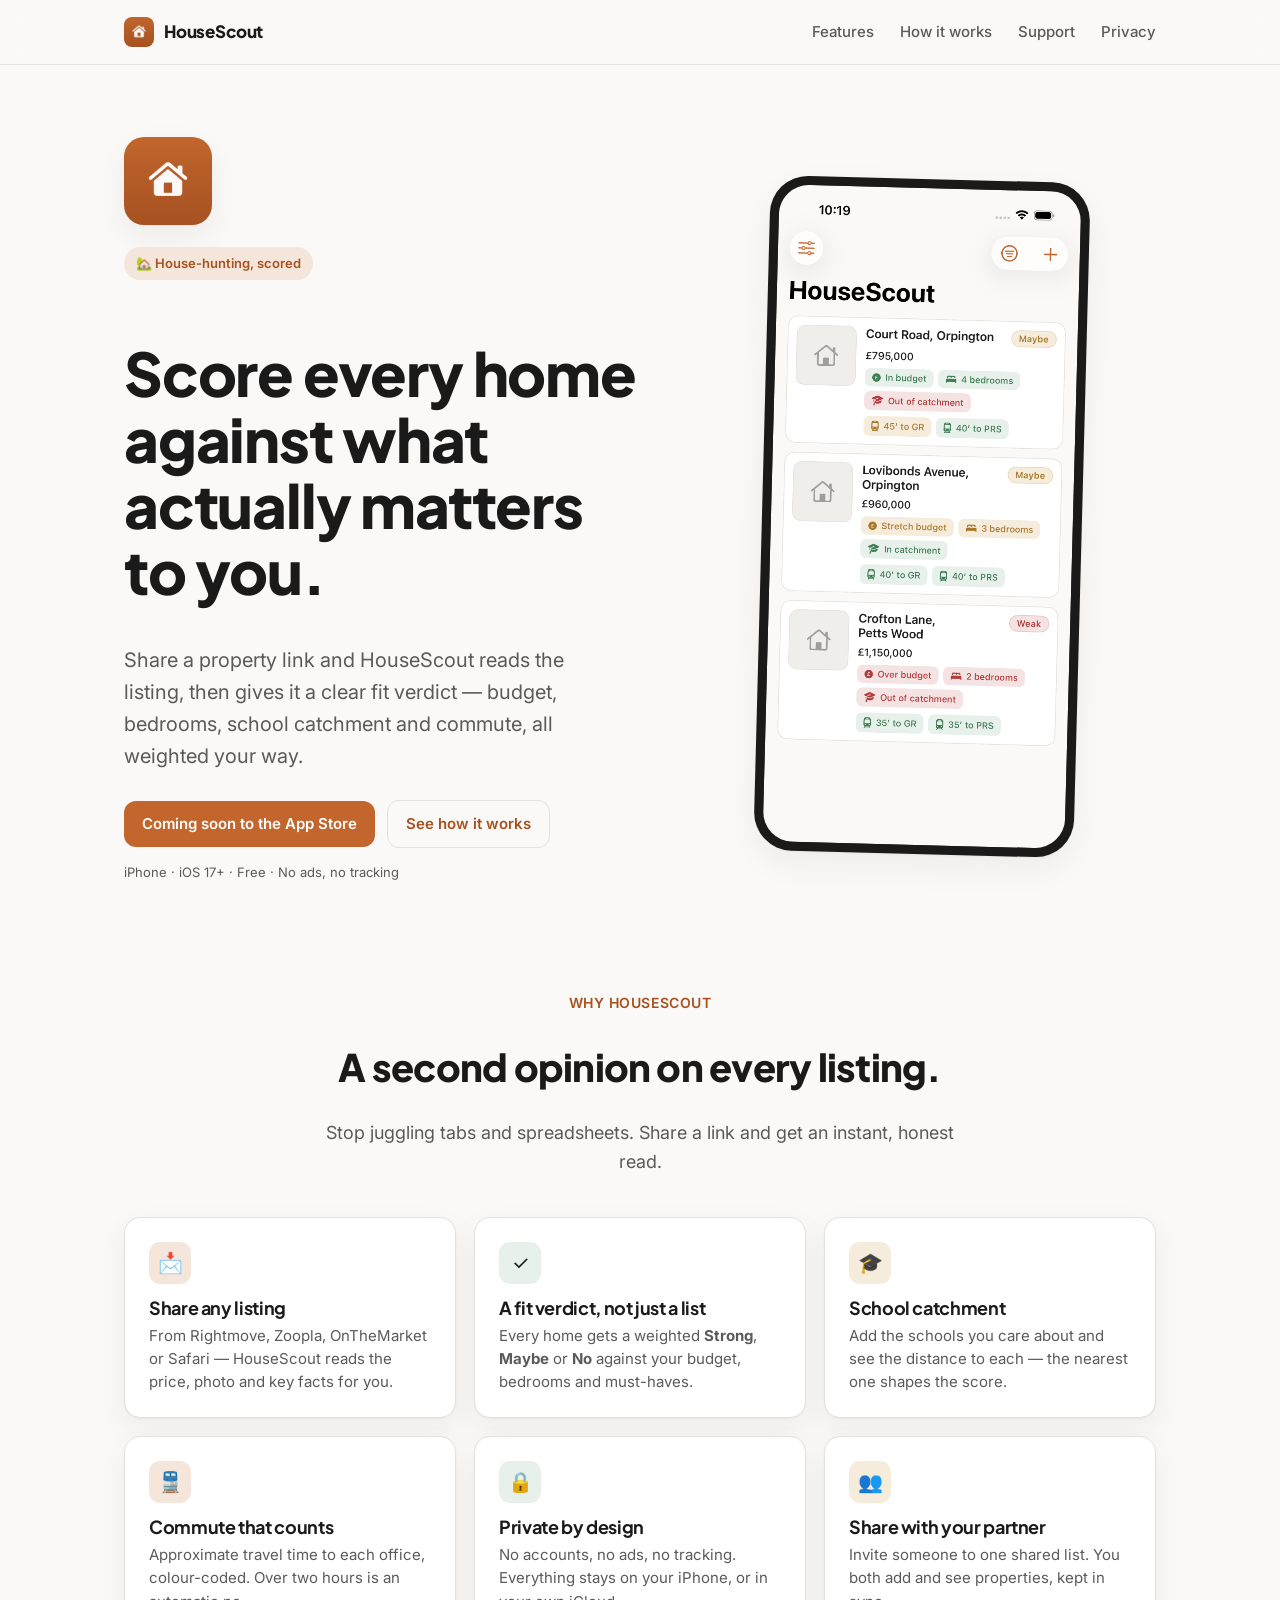
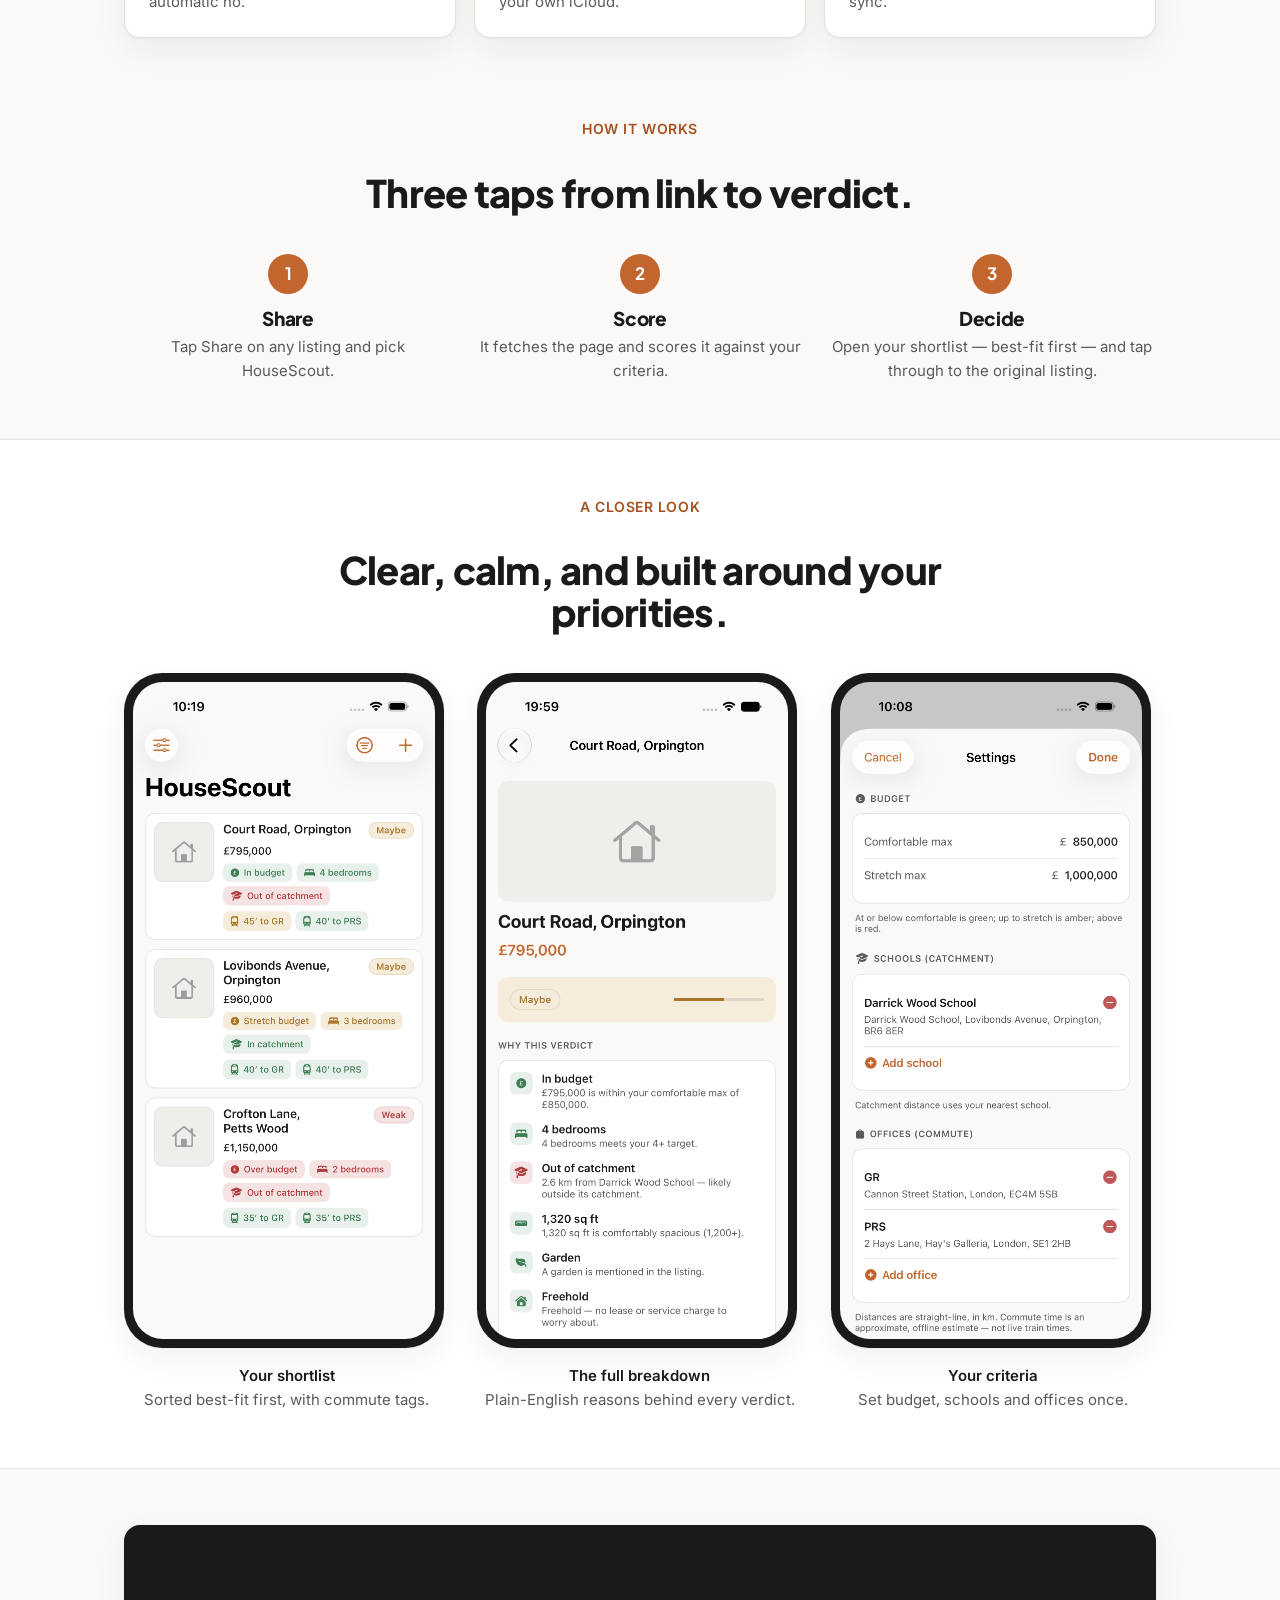
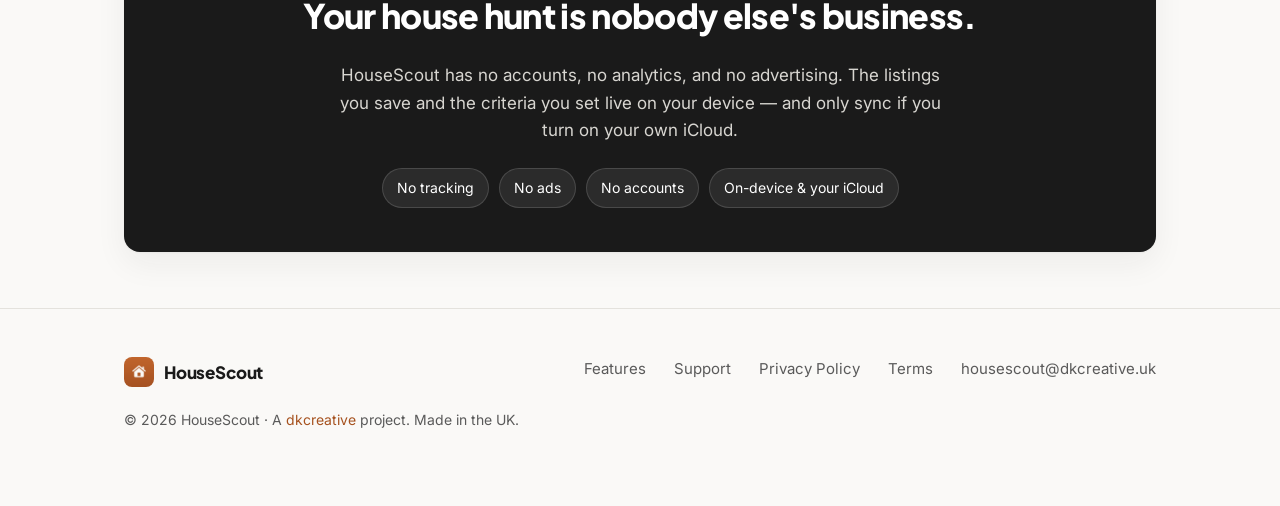
==== index.html @ 589cc750 "HouseScout marketing site: landing, privacy, support, terms Static site (HTML/CSS, DKC brand) for ho" ====
<!DOCTYPE html>
<html lang="en">
<head>
  <meta charset="UTF-8" />
  <meta name="viewport" content="width=device-width, initial-scale=1" />
  <title>HouseScout — Score every property against what matters to you</title>
  <meta name="description" content="HouseScout turns any property listing into a clear fit verdict. Share a link and it scores the home against your budget, bedrooms, school catchment and commute — privately, on your device." />
  <meta property="og:title" content="HouseScout" />
  <meta property="og:description" content="Share a listing, get a clear fit verdict. Scored against your budget, schools and commute — privately." />
  <meta property="og:type" content="website" />
  <meta property="og:url" content="https://housescout.dkcreative.uk" />
  <meta property="og:image" content="https://housescout.dkcreative.uk/images/icon.png" />
  <meta name="theme-color" content="#FAF9F7" />
  <link rel="icon" type="image/png" href="/images/favicon.png" />
  <link rel="apple-touch-icon" href="/images/apple-touch-icon.png" />
  <link rel="preconnect" href="https://fonts.googleapis.com" />
  <link rel="preconnect" href="https://fonts.gstatic.com" crossorigin />
  <link href="https://fonts.googleapis.com/css2?family=Inter:wght@400;500;600&family=Plus+Jakarta+Sans:wght@700;800&display=swap" rel="stylesheet" />
  <link rel="stylesheet" href="/styles.css" />
</head>
<body>
  <nav class="nav">
    <div class="wrap">
      <a class="brand" href="/">
        <img src="/images/icon.png" alt="HouseScout icon" />
        <span>HouseScout</span>
      </a>
      <div class="nav-links">
        <a href="#features">Features</a>
        <a href="#how">How it works</a>
        <a href="/support.html">Support</a>
        <a href="/privacy.html">Privacy</a>
      </div>
    </div>
  </nav>

  <header class="hero">
    <div class="wrap hero-grid">
      <div>
        <img class="app-icon-lg" src="/images/icon.png" alt="HouseScout app icon" />
        <div class="eyebrow">🏡 House-hunting, scored</div>
        <h1>Score every home against what actually matters to you.</h1>
        <p class="lead">Share a property link and HouseScout reads the listing, then gives it a clear fit verdict — budget, bedrooms, school catchment and commute, all weighted your way.</p>
        <div class="hero-cta">
          <span class="btn" aria-disabled="true" style="cursor:default">Coming soon to the App Store</span>
          <a class="btn ghost" href="#how">See how it works</a>
        </div>
        <p class="hero-note">iPhone · iOS 17+ · Free · No ads, no tracking</p>
      </div>
      <div class="phone-stack">
        <div class="phone"><img src="/images/screen-list.png" alt="HouseScout list of scored properties" /></div>
      </div>
    </div>
  </header>

  <section id="features">
    <div class="wrap">
      <div class="section-head">
        <div class="kicker">Why HouseScout</div>
        <h2>A second opinion on every listing.</h2>
        <p>Stop juggling tabs and spreadsheets. Share a link and get an instant, honest read.</p>
      </div>
      <div class="features">
        <div class="feature">
          <div class="ic t-accent">📩</div>
          <h3>Share any listing</h3>
          <p>From Rightmove, Zoopla, OnTheMarket or Safari — HouseScout reads the price, photo and key facts for you.</p>
        </div>
        <div class="feature">
          <div class="ic t-green">✓</div>
          <h3>A fit verdict, not just a list</h3>
          <p>Every home gets a weighted <b>Strong</b>, <b>Maybe</b> or <b>No</b> against your budget, bedrooms and must-haves.</p>
        </div>
        <div class="feature">
          <div class="ic t-amber">🎓</div>
          <h3>School catchment</h3>
          <p>Add the schools you care about and see the distance to each — the nearest one shapes the score.</p>
        </div>
        <div class="feature">
          <div class="ic t-accent">🚆</div>
          <h3>Commute that counts</h3>
          <p>Approximate travel time to each office, colour-coded. Over two hours is an automatic no.</p>
        </div>
        <div class="feature">
          <div class="ic t-green">🔒</div>
          <h3>Private by design</h3>
          <p>No accounts, no ads, no tracking. Everything stays on your iPhone, or in your own iCloud.</p>
        </div>
        <div class="feature">
          <div class="ic t-amber">👥</div>
          <h3>Share with your partner</h3>
          <p>Invite someone to one shared list. You both add and see properties, kept in sync.</p>
        </div>
      </div>
    </div>
  </section>

  <section id="how" style="padding-top:24px;">
    <div class="wrap">
      <div class="section-head">
        <div class="kicker">How it works</div>
        <h2>Three taps from link to verdict.</h2>
      </div>
      <div class="steps">
        <div class="step">
          <div class="num">1</div>
          <h3>Share</h3>
          <p>Tap Share on any listing and pick HouseScout.</p>
        </div>
        <div class="step">
          <div class="num">2</div>
          <h3>Score</h3>
          <p>It fetches the page and scores it against your criteria.</p>
        </div>
        <div class="step">
          <div class="num">3</div>
          <h3>Decide</h3>
          <p>Open your shortlist — best-fit first — and tap through to the original listing.</p>
        </div>
      </div>
    </div>
  </section>

  <section class="showcase">
    <div class="wrap">
      <div class="section-head">
        <div class="kicker">A closer look</div>
        <h2>Clear, calm, and built around your priorities.</h2>
      </div>
      <div class="shots">
        <div class="shot">
          <div class="phone"><img src="/images/screen-list.png" alt="Saved properties, best fit first" /></div>
          <div class="cap"><b>Your shortlist</b>Sorted best-fit first, with commute tags.</div>
        </div>
        <div class="shot">
          <div class="phone"><img src="/images/screen-detail.png" alt="Property scoring breakdown" /></div>
          <div class="cap"><b>The full breakdown</b>Plain-English reasons behind every verdict.</div>
        </div>
        <div class="shot">
          <div class="phone"><img src="/images/screen-settings.png" alt="Settings for budget, schools and offices" /></div>
          <div class="cap"><b>Your criteria</b>Set budget, schools and offices once.</div>
        </div>
      </div>
    </div>
  </section>

  <section>
    <div class="wrap">
      <div class="band">
        <h2>Your house hunt is nobody else's business.</h2>
        <p>HouseScout has no accounts, no analytics, and no advertising. The listings you save and the criteria you set live on your device — and only sync if you turn on your own iCloud.</p>
        <div class="pills">
          <span class="pill">No tracking</span>
          <span class="pill">No ads</span>
          <span class="pill">No accounts</span>
          <span class="pill">On-device &amp; your iCloud</span>
        </div>
      </div>
    </div>
  </section>

  <footer>
    <div class="wrap">
      <div class="foot-grid">
        <a class="brand" href="/">
          <img src="/images/icon.png" alt="" style="width:30px;height:30px;border-radius:8px;" />
          <span>HouseScout</span>
        </a>
        <div class="foot-links">
          <a href="#features">Features</a>
          <a href="/support.html">Support</a>
          <a href="/privacy.html">Privacy Policy</a>
          <a href="/terms.html">Terms</a>
          <a href="mailto:housescout@dkcreative.uk">housescout@dkcreative.uk</a>
        </div>
      </div>
      <p class="copy">© <span id="year">2026</span> HouseScout · A <a href="https://dkcreative.uk">dkcreative</a> project. Made in the UK.</p>
    </div>
  </footer>
  <script>document.getElementById('year').textContent = new Date().getFullYear();</script>
</body>
</html>
---- styles.css ----
/* HouseScout — marketing site. DKC design system (Swiss-minimal, Dieter Rams). */

:root {
  --bg: #FAF9F7;
  --card: #FFFFFF;
  --ink: #1A1A1A;
  --ink-2: #5A5A5A;
  --hairline: #E4E2DD;
  --accent: #C2662D;
  --accent-ink: #A6521F;
  --accent-tint: #F4E6DA;
  --green: #3F7D54;
  --green-tint: #E7F0EA;
  --amber: #A9772A;
  --amber-tint: #F5ECDB;
  --red: #B23B3B;
  --red-tint: #F5E3E3;
  --radius: 16px;
  --radius-sm: 10px;
  --maxw: 1080px;
  --shadow: 0 1px 2px rgba(26,26,26,0.04), 0 12px 32px rgba(26,26,26,0.06);
}

* { box-sizing: border-box; }
html { scroll-behavior: smooth; -webkit-text-size-adjust: 100%; }
body {
  margin: 0;
  background: var(--bg);
  color: var(--ink);
  font-family: "Inter", -apple-system, BlinkMacSystemFont, "Segoe UI", sans-serif;
  font-size: 17px;
  line-height: 1.6;
  -webkit-font-smoothing: antialiased;
}
h1, h2, h3, .display {
  font-family: "Plus Jakarta Sans", -apple-system, BlinkMacSystemFont, sans-serif;
  font-weight: 800;
  letter-spacing: -0.02em;
  line-height: 1.1;
  color: var(--ink);
}
a { color: var(--accent-ink); text-decoration: none; }
a:hover { text-decoration: underline; }
img { max-width: 100%; display: block; }
.wrap { max-width: var(--maxw); margin: 0 auto; padding: 0 24px; }
.muted { color: var(--ink-2); }
.center { text-align: center; }

/* Nav */
.nav {
  position: sticky; top: 0; z-index: 50;
  backdrop-filter: saturate(140%) blur(12px);
  background: rgba(250,249,247,0.82);
  border-bottom: 1px solid var(--hairline);
}
.nav .wrap { display: flex; align-items: center; justify-content: space-between; height: 64px; }
.brand { display: flex; align-items: center; gap: 10px; font-weight: 700; color: var(--ink); }
.brand img { width: 30px; height: 30px; border-radius: 8px; }
.brand span { font-family: "Plus Jakarta Sans", sans-serif; font-weight: 800; letter-spacing: -0.01em; }
.nav-links { display: flex; align-items: center; gap: 26px; }
.nav-links a { color: var(--ink-2); font-size: 15px; font-weight: 500; }
.nav-links a:hover { color: var(--ink); text-decoration: none; }
@media (max-width: 640px) { .nav-links a:not(.btn) { display: none; } }

/* Buttons */
.btn {
  display: inline-flex; align-items: center; gap: 8px;
  background: var(--accent); color: #fff; font-weight: 600; font-size: 15px;
  padding: 11px 18px; border-radius: 12px; border: 0; cursor: pointer;
  transition: transform .08s ease, background .15s ease;
}
.btn:hover { background: var(--accent-ink); text-decoration: none; transform: translateY(-1px); }
.btn.ghost { background: transparent; color: var(--accent-ink); border: 1px solid var(--hairline); }
.btn.ghost:hover { background: var(--card); }

/* Hero */
.hero { padding: 72px 0 40px; }
.hero-grid { display: grid; grid-template-columns: 1.05fr 0.95fr; gap: 48px; align-items: center; }
@media (max-width: 860px) { .hero-grid { grid-template-columns: 1fr; gap: 36px; } }
.eyebrow {
  display: inline-flex; align-items: center; gap: 8px;
  background: var(--accent-tint); color: var(--accent-ink);
  font-weight: 600; font-size: 13px; padding: 6px 12px; border-radius: 999px; margin-bottom: 20px;
}
.hero h1 { font-size: clamp(38px, 6vw, 60px); }
.hero p.lead { font-size: 20px; color: var(--ink-2); margin: 18px 0 28px; max-width: 36ch; }
.hero-cta { display: flex; gap: 12px; flex-wrap: wrap; align-items: center; }
.hero-note { font-size: 13px; color: var(--ink-2); margin-top: 14px; }
.app-icon-lg { width: 88px; height: 88px; border-radius: 20px; box-shadow: var(--shadow); margin-bottom: 22px; }

/* Phone mockups */
.phone {
  border-radius: 38px; background: #1A1A1A; padding: 9px;
  box-shadow: var(--shadow); width: 100%; max-width: 320px;
}
.phone img { border-radius: 30px; width: 100%; display: block; }
.phone-stack { display: flex; justify-content: center; }
.hero .phone { margin: 0 auto; transform: rotate(1.5deg); }

/* Sections */
section { padding: 56px 0; }
.section-head { max-width: 640px; margin: 0 auto 40px; text-align: center; }
.section-head h2 { font-size: clamp(28px, 4vw, 38px); }
.section-head p { color: var(--ink-2); font-size: 18px; margin-top: 12px; }
.kicker { color: var(--accent-ink); font-weight: 600; font-size: 14px; letter-spacing: .04em; text-transform: uppercase; }

/* Feature cards */
.features { display: grid; grid-template-columns: repeat(3, 1fr); gap: 18px; }
@media (max-width: 860px) { .features { grid-template-columns: 1fr 1fr; } }
@media (max-width: 560px) { .features { grid-template-columns: 1fr; } }
.feature {
  background: var(--card); border: 1px solid var(--hairline); border-radius: var(--radius);
  padding: 24px; box-shadow: var(--shadow);
}
.feature .ic {
  width: 42px; height: 42px; border-radius: 11px; display: grid; place-items: center;
  margin-bottom: 14px; font-size: 20px;
}
.feature h3 { font-size: 18px; font-weight: 700; margin: 0 0 6px; }
.feature p { color: var(--ink-2); font-size: 15px; margin: 0; line-height: 1.55; }
.ic.t-accent { background: var(--accent-tint); }
.ic.t-green { background: var(--green-tint); }
.ic.t-amber { background: var(--amber-tint); }

/* Steps */
.steps { display: grid; grid-template-columns: repeat(3, 1fr); gap: 24px; }
@media (max-width: 720px) { .steps { grid-template-columns: 1fr; } }
.step { text-align: center; }
.step .num {
  width: 40px; height: 40px; border-radius: 999px; background: var(--accent); color: #fff;
  font-weight: 700; display: grid; place-items: center; margin: 0 auto 14px;
  font-family: "Plus Jakarta Sans", sans-serif;
}
.step h3 { font-size: 19px; margin: 0 0 6px; }
.step p { color: var(--ink-2); font-size: 15px; margin: 0; }

/* Showcase */
.showcase { background: var(--card); border-top: 1px solid var(--hairline); border-bottom: 1px solid var(--hairline); }
.shots { display: grid; grid-template-columns: repeat(3, 1fr); gap: 28px; align-items: start; }
@media (max-width: 820px) { .shots { grid-template-columns: 1fr; max-width: 340px; margin: 0 auto; gap: 40px; } }
.shot { text-align: center; }
.shot .cap { margin-top: 16px; font-size: 15px; color: var(--ink-2); }
.shot .cap b { color: var(--ink); display: block; font-weight: 600; }

/* Privacy band */
.band {
  background: var(--ink); color: #fff; border-radius: var(--radius);
  padding: 44px; text-align: center; box-shadow: var(--shadow);
}
.band h2 { color: #fff; font-size: clamp(26px, 3.5vw, 34px); }
.band p { color: #d8d6d1; max-width: 56ch; margin: 14px auto 0; font-size: 17px; }
.band .pills { display: flex; gap: 10px; justify-content: center; flex-wrap: wrap; margin-top: 24px; }
.band .pill { background: rgba(255,255,255,0.08); border: 1px solid rgba(255,255,255,0.14); padding: 8px 14px; border-radius: 999px; font-size: 14px; }

/* Footer */
footer { padding: 48px 0 60px; border-top: 1px solid var(--hairline); }
.foot-grid { display: flex; justify-content: space-between; gap: 24px; flex-wrap: wrap; align-items: flex-start; }
.foot-links { display: flex; gap: 28px; flex-wrap: wrap; }
.foot-links a { color: var(--ink-2); font-size: 15px; }
.foot-links a:hover { color: var(--ink); text-decoration: none; }
footer .copy { color: var(--ink-2); font-size: 14px; margin-top: 22px; }

/* Legal / content pages */
.doc { max-width: 760px; margin: 0 auto; padding: 56px 0; }
.doc h1 { font-size: clamp(30px, 5vw, 42px); margin-bottom: 8px; }
.doc .updated { color: var(--ink-2); font-size: 14px; margin-bottom: 32px; }
.doc h2 { font-size: 22px; margin: 36px 0 10px; }
.doc h3 { font-size: 18px; margin: 24px 0 8px; }
.doc p, .doc li { color: #2b2b2b; }
.doc ul { padding-left: 22px; }
.doc li { margin: 6px 0; }
.doc .callout {
  background: var(--accent-tint); border: 1px solid #e7d2bf; border-radius: var(--radius-sm);
  padding: 16px 20px; margin: 24px 0; color: #5a3d22;
}
.back { display: inline-flex; align-items: center; gap: 6px; font-size: 15px; margin-bottom: 8px; }
.faq { border-top: 1px solid var(--hairline); padding: 18px 0; }
.faq h3 { margin: 0 0 6px; font-size: 18px; }
.faq p { margin: 0; color: var(--ink-2); }
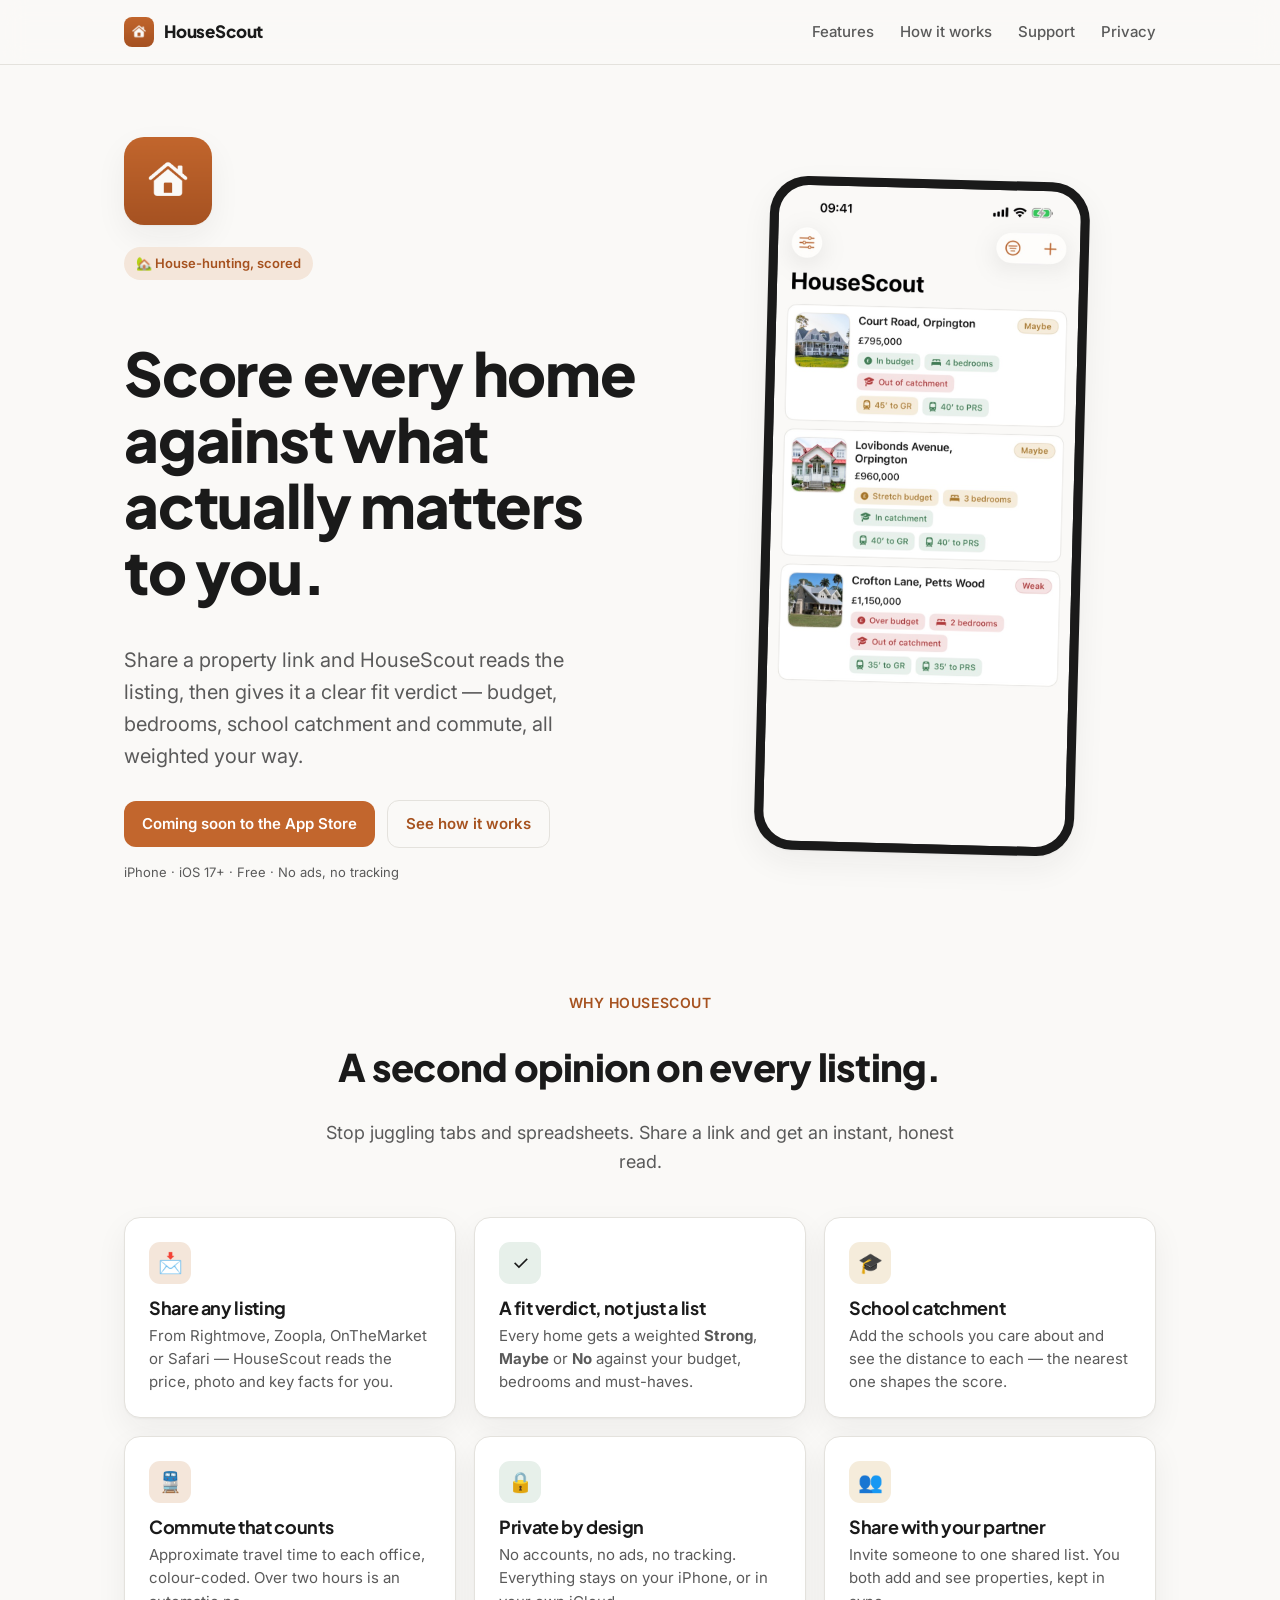
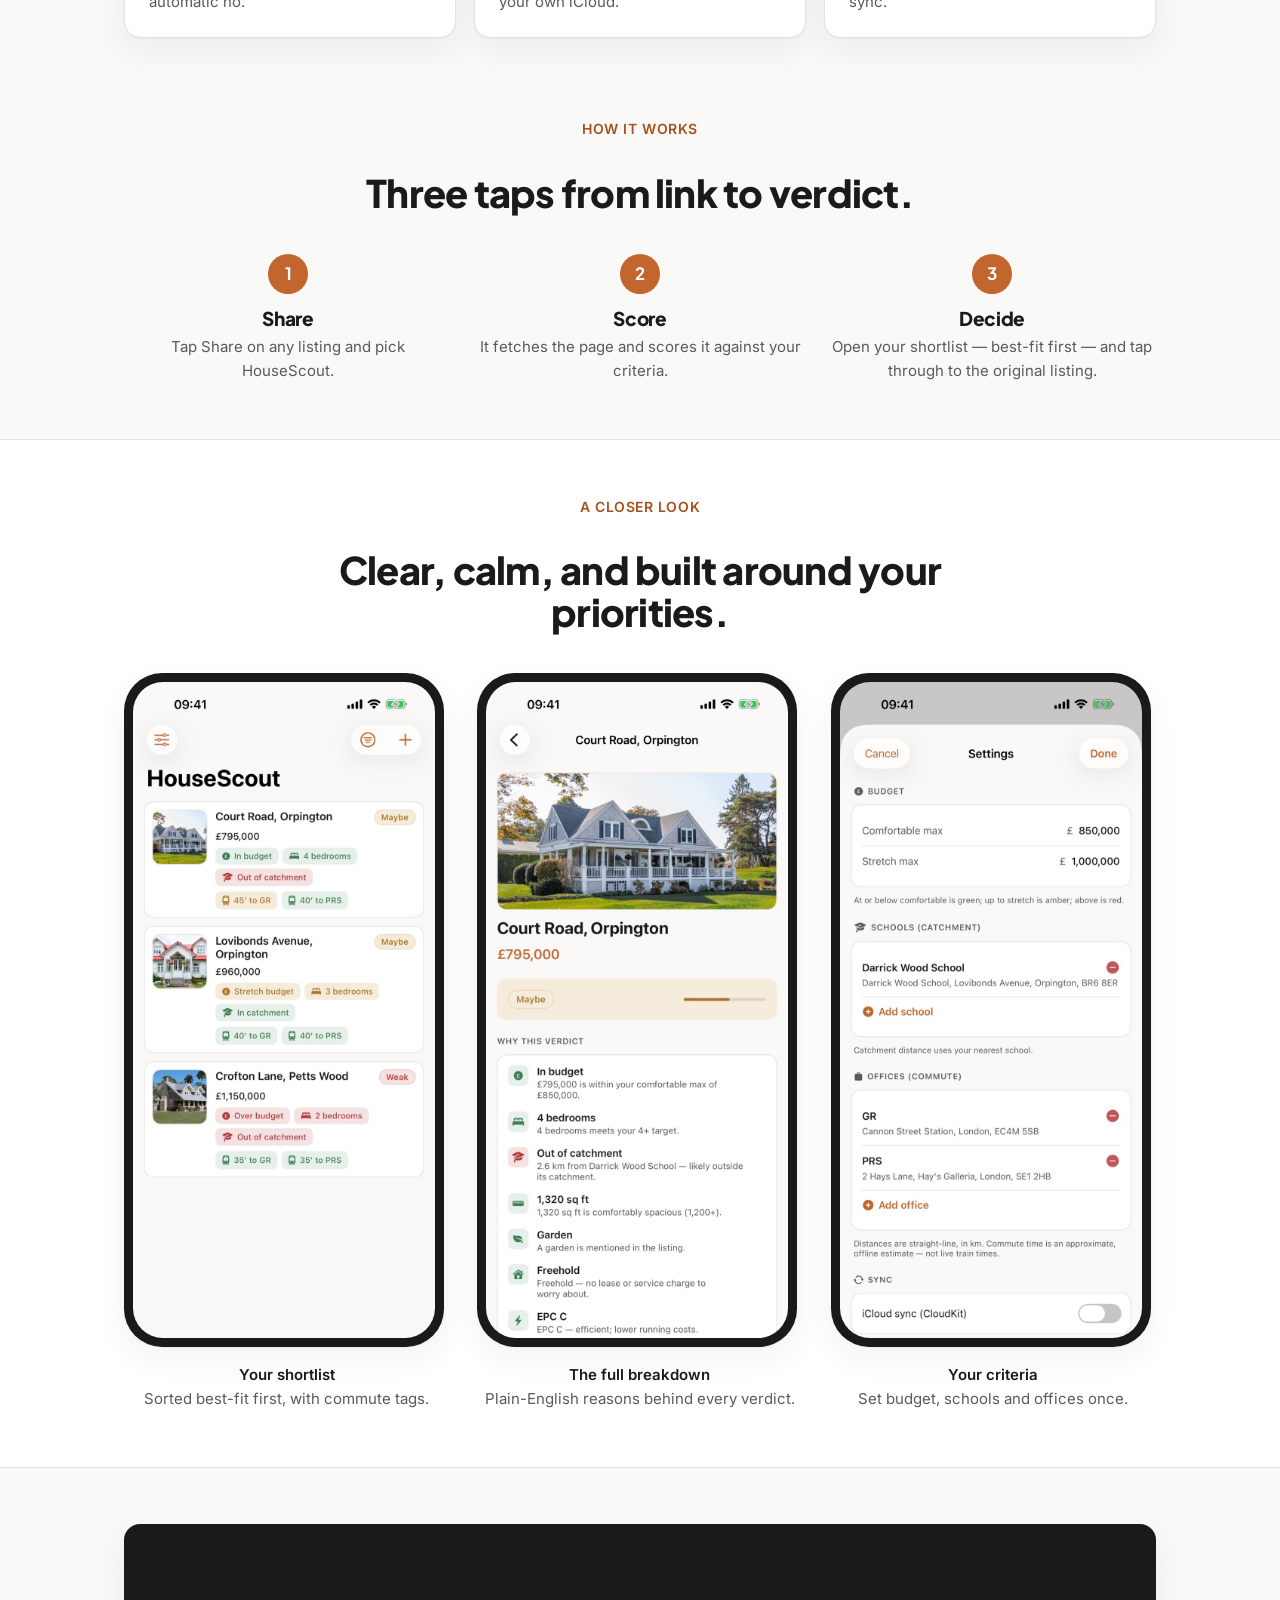
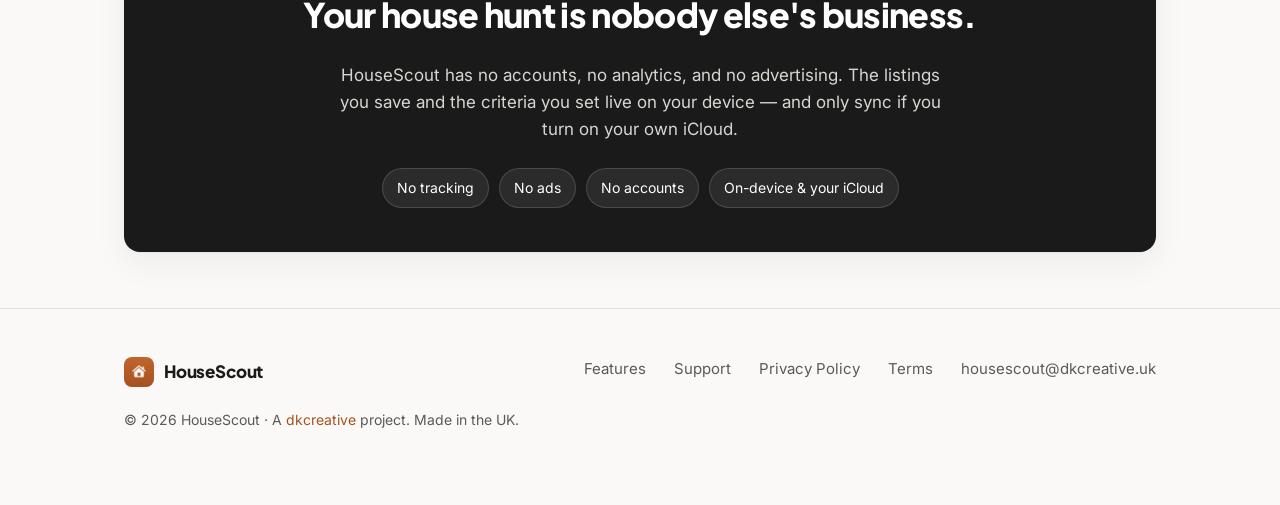
==== commit a22dfd24: "Optimize screenshots to JPEG; real house photos in mock listings Co-Authored-By: Claude Opus 4.8 <no" ====
--- a/index.html
+++ b/index.html
@@ -48,7 +48,7 @@
         <p class="hero-note">iPhone · iOS 17+ · Free · No ads, no tracking</p>
       </div>
       <div class="phone-stack">
-        <div class="phone"><img src="/images/screen-list.png" alt="HouseScout list of scored properties" /></div>
+        <div class="phone"><img src="/images/screen-list.jpg" alt="HouseScout list of scored properties" /></div>
       </div>
     </div>
   </header>
@@ -129,15 +129,15 @@
       </div>
       <div class="shots">
         <div class="shot">
-          <div class="phone"><img src="/images/screen-list.png" alt="Saved properties, best fit first" /></div>
+          <div class="phone"><img src="/images/screen-list.jpg" alt="Saved properties, best fit first" /></div>
           <div class="cap"><b>Your shortlist</b>Sorted best-fit first, with commute tags.</div>
         </div>
         <div class="shot">
-          <div class="phone"><img src="/images/screen-detail.png" alt="Property scoring breakdown" /></div>
+          <div class="phone"><img src="/images/screen-detail.jpg" alt="Property scoring breakdown" /></div>
           <div class="cap"><b>The full breakdown</b>Plain-English reasons behind every verdict.</div>
         </div>
         <div class="shot">
-          <div class="phone"><img src="/images/screen-settings.png" alt="Settings for budget, schools and offices" /></div>
+          <div class="phone"><img src="/images/screen-settings.jpg" alt="Settings for budget, schools and offices" /></div>
           <div class="cap"><b>Your criteria</b>Set budget, schools and offices once.</div>
         </div>
       </div>
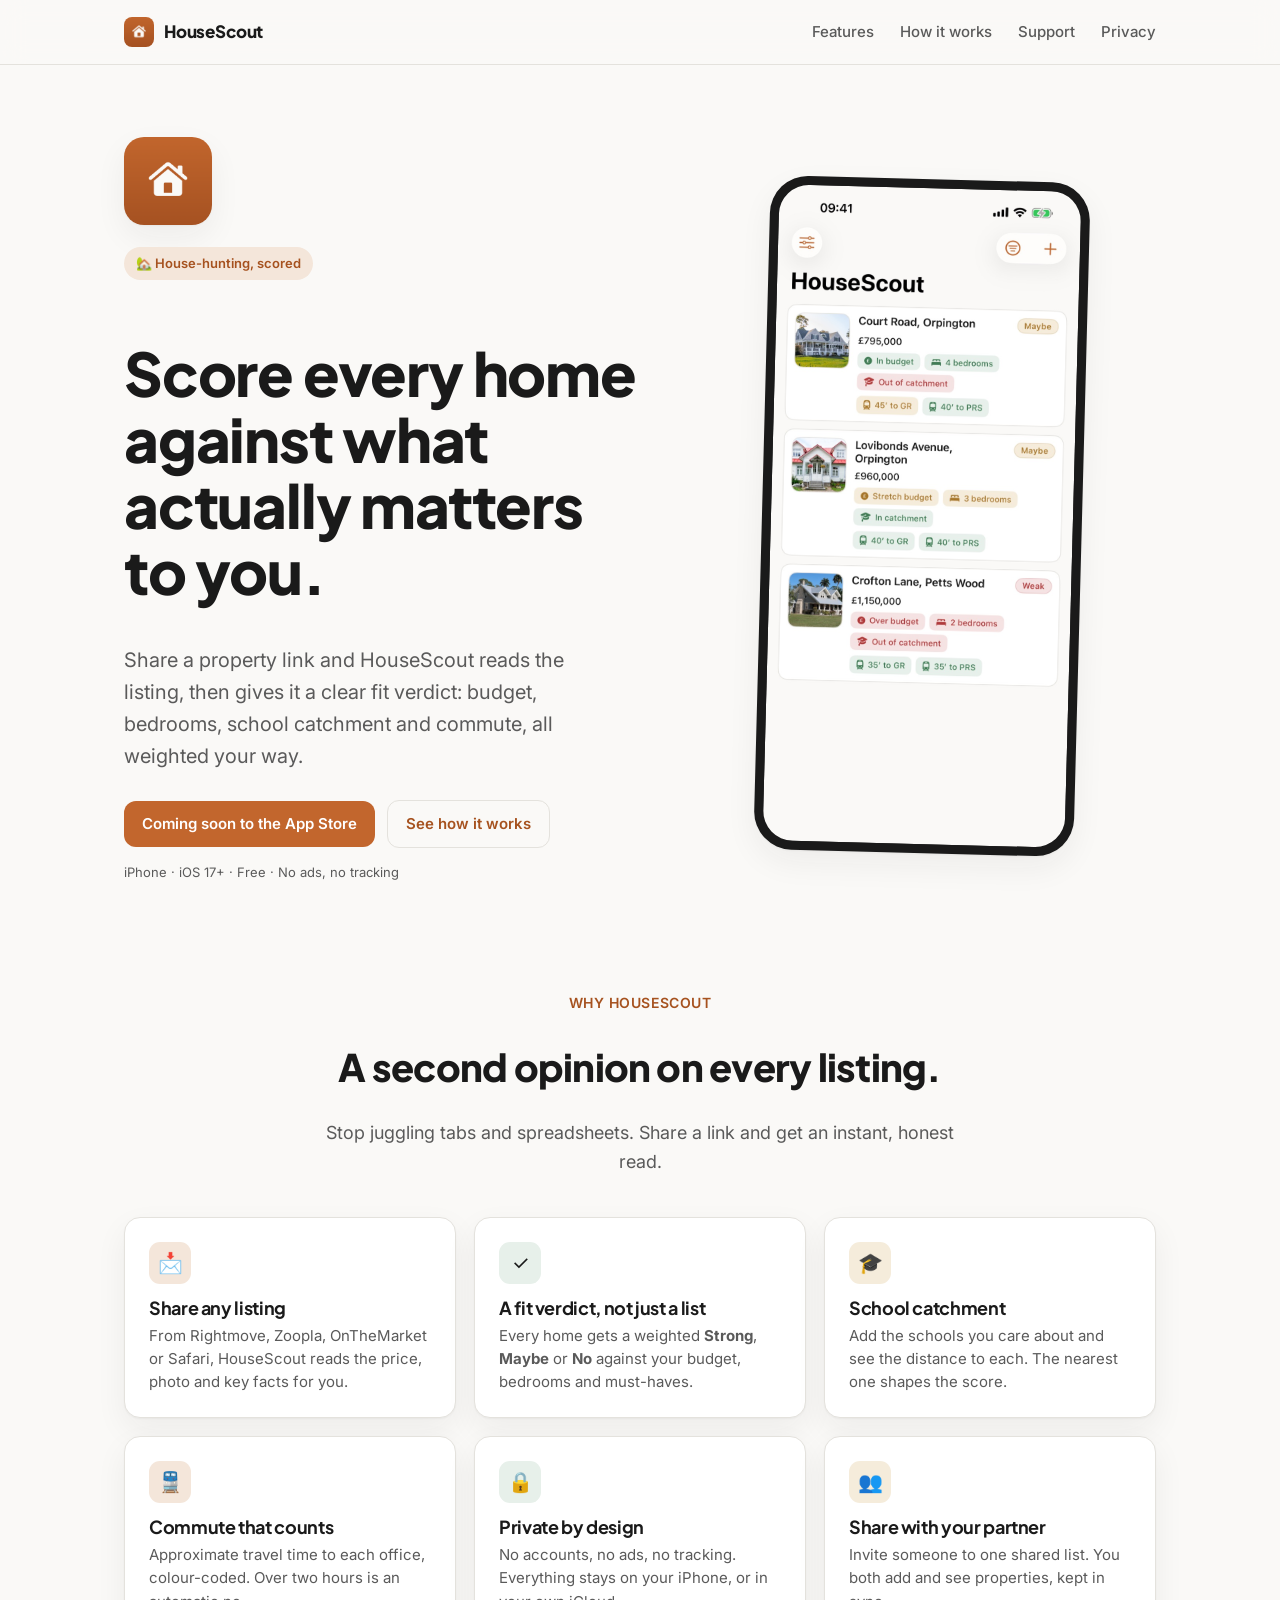
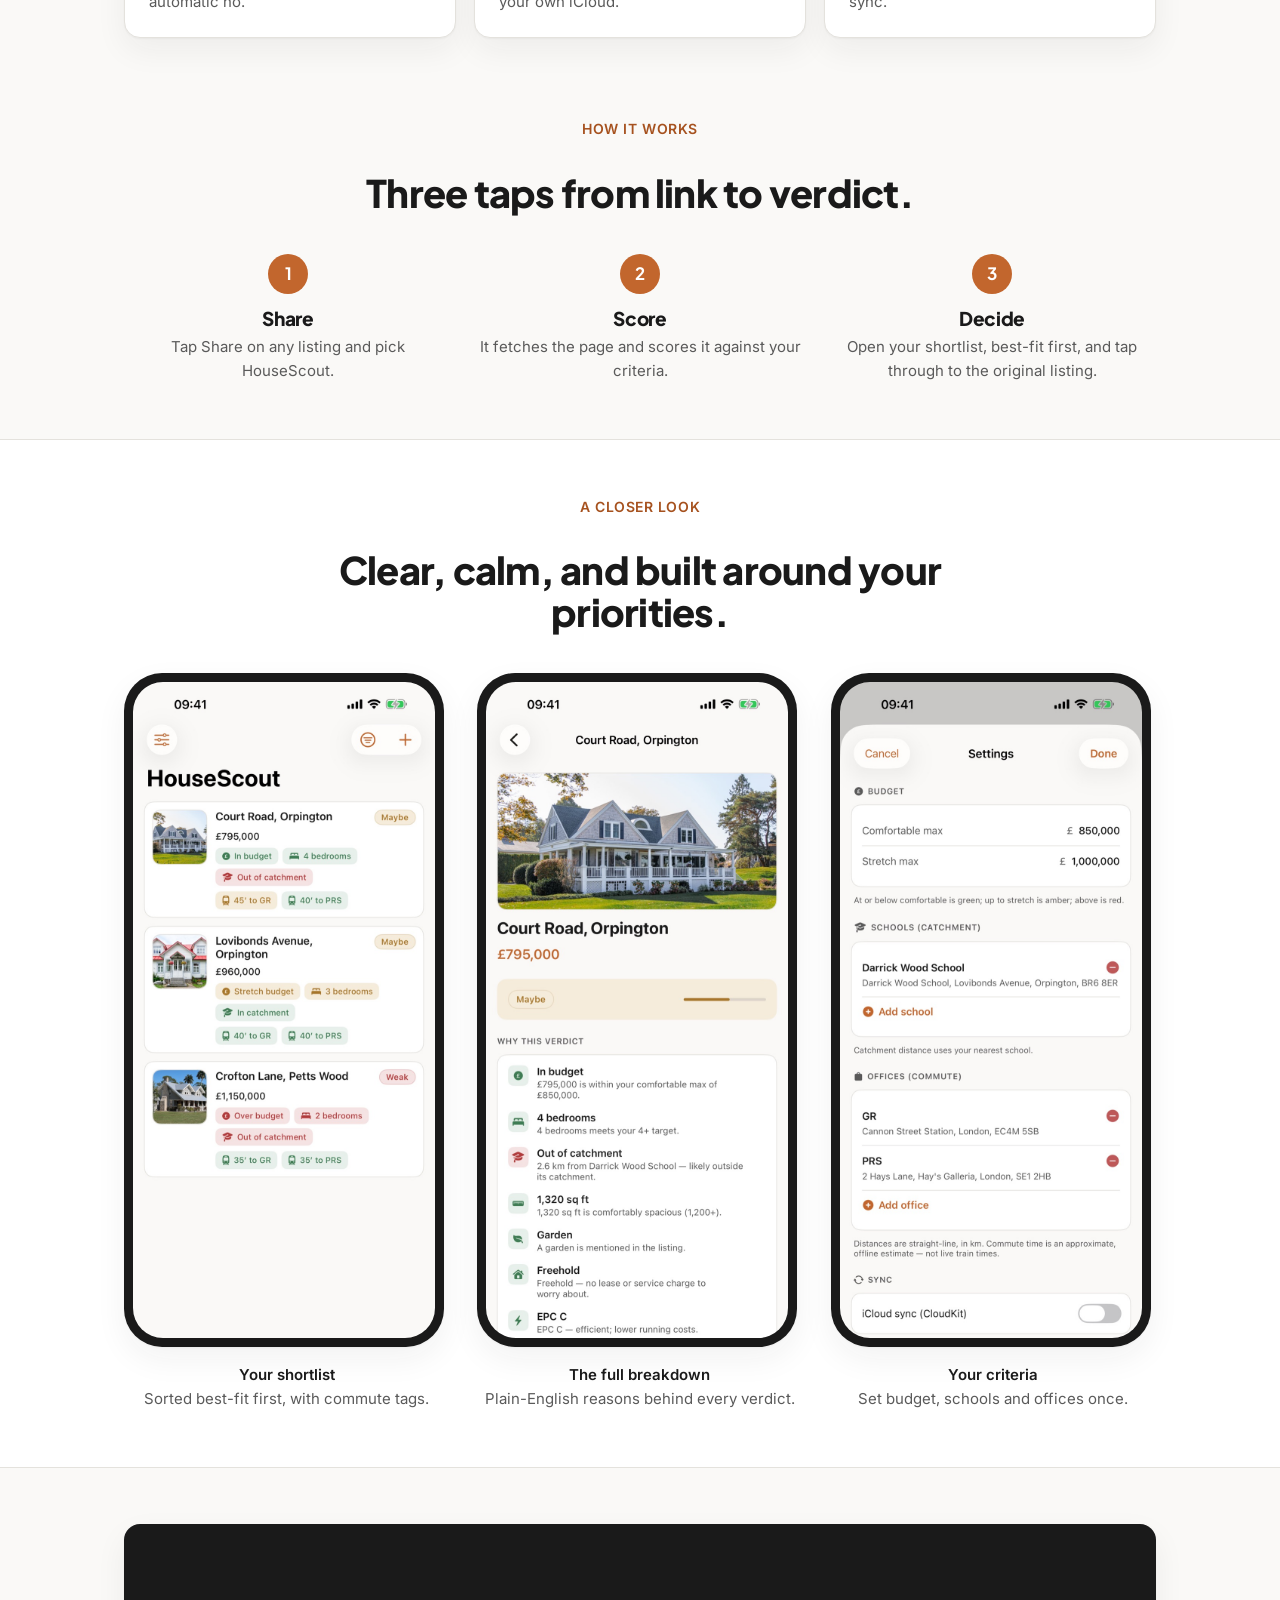
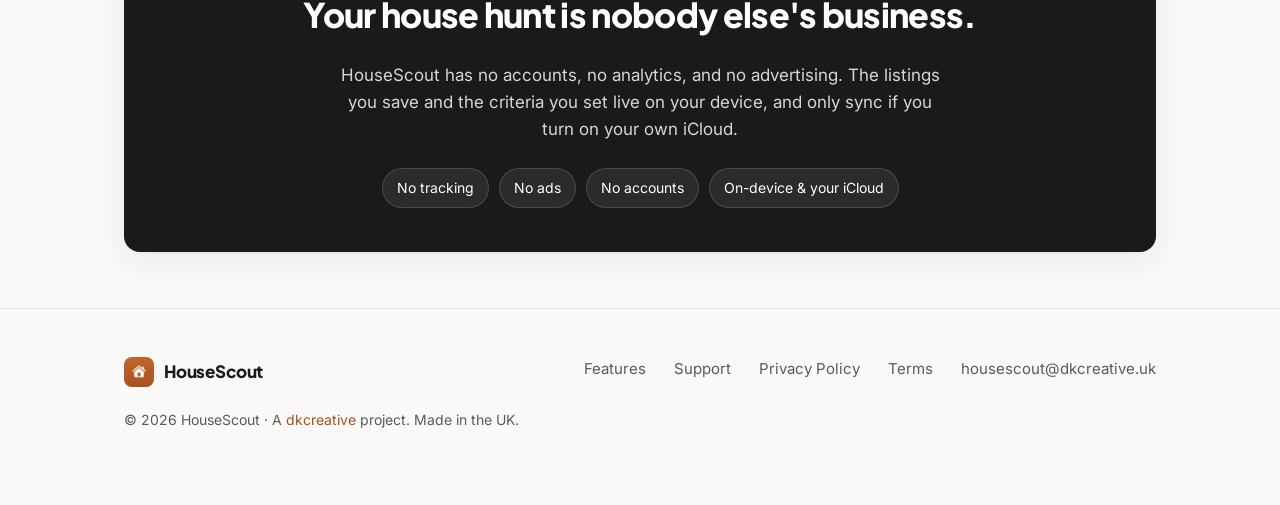
==== commit f8527440: "Remove em dashes from site copy Co-Authored-By: Claude Opus 4.8 <noreply@anthropic.com>" ====
--- a/index.html
+++ b/index.html
@@ -3,10 +3,10 @@
 <head>
   <meta charset="UTF-8" />
   <meta name="viewport" content="width=device-width, initial-scale=1" />
-  <title>HouseScout — Score every property against what matters to you</title>
-  <meta name="description" content="HouseScout turns any property listing into a clear fit verdict. Share a link and it scores the home against your budget, bedrooms, school catchment and commute — privately, on your device." />
+  <title>HouseScout: Score every property against what matters to you</title>
+  <meta name="description" content="HouseScout turns any property listing into a clear fit verdict. Share a link and it scores the home against your budget, bedrooms, school catchment and commute, privately, on your device." />
   <meta property="og:title" content="HouseScout" />
-  <meta property="og:description" content="Share a listing, get a clear fit verdict. Scored against your budget, schools and commute — privately." />
+  <meta property="og:description" content="Share a listing, get a clear fit verdict. Scored against your budget, schools and commute, privately." />
   <meta property="og:type" content="website" />
   <meta property="og:url" content="https://housescout.dkcreative.uk" />
   <meta property="og:image" content="https://housescout.dkcreative.uk/images/icon.png" />
@@ -40,7 +40,7 @@
         <img class="app-icon-lg" src="/images/icon.png" alt="HouseScout app icon" />
         <div class="eyebrow">🏡 House-hunting, scored</div>
         <h1>Score every home against what actually matters to you.</h1>
-        <p class="lead">Share a property link and HouseScout reads the listing, then gives it a clear fit verdict — budget, bedrooms, school catchment and commute, all weighted your way.</p>
+        <p class="lead">Share a property link and HouseScout reads the listing, then gives it a clear fit verdict: budget, bedrooms, school catchment and commute, all weighted your way.</p>
         <div class="hero-cta">
           <span class="btn" aria-disabled="true" style="cursor:default">Coming soon to the App Store</span>
           <a class="btn ghost" href="#how">See how it works</a>
@@ -64,7 +64,7 @@
         <div class="feature">
           <div class="ic t-accent">📩</div>
           <h3>Share any listing</h3>
-          <p>From Rightmove, Zoopla, OnTheMarket or Safari — HouseScout reads the price, photo and key facts for you.</p>
+          <p>From Rightmove, Zoopla, OnTheMarket or Safari, HouseScout reads the price, photo and key facts for you.</p>
         </div>
         <div class="feature">
           <div class="ic t-green">✓</div>
@@ -74,7 +74,7 @@
         <div class="feature">
           <div class="ic t-amber">🎓</div>
           <h3>School catchment</h3>
-          <p>Add the schools you care about and see the distance to each — the nearest one shapes the score.</p>
+          <p>Add the schools you care about and see the distance to each. The nearest one shapes the score.</p>
         </div>
         <div class="feature">
           <div class="ic t-accent">🚆</div>
@@ -115,7 +115,7 @@
         <div class="step">
           <div class="num">3</div>
           <h3>Decide</h3>
-          <p>Open your shortlist — best-fit first — and tap through to the original listing.</p>
+          <p>Open your shortlist, best-fit first, and tap through to the original listing.</p>
         </div>
       </div>
     </div>
@@ -148,7 +148,7 @@
     <div class="wrap">
       <div class="band">
         <h2>Your house hunt is nobody else's business.</h2>
-        <p>HouseScout has no accounts, no analytics, and no advertising. The listings you save and the criteria you set live on your device — and only sync if you turn on your own iCloud.</p>
+        <p>HouseScout has no accounts, no analytics, and no advertising. The listings you save and the criteria you set live on your device, and only sync if you turn on your own iCloud.</p>
         <div class="pills">
           <span class="pill">No tracking</span>
           <span class="pill">No ads</span>
